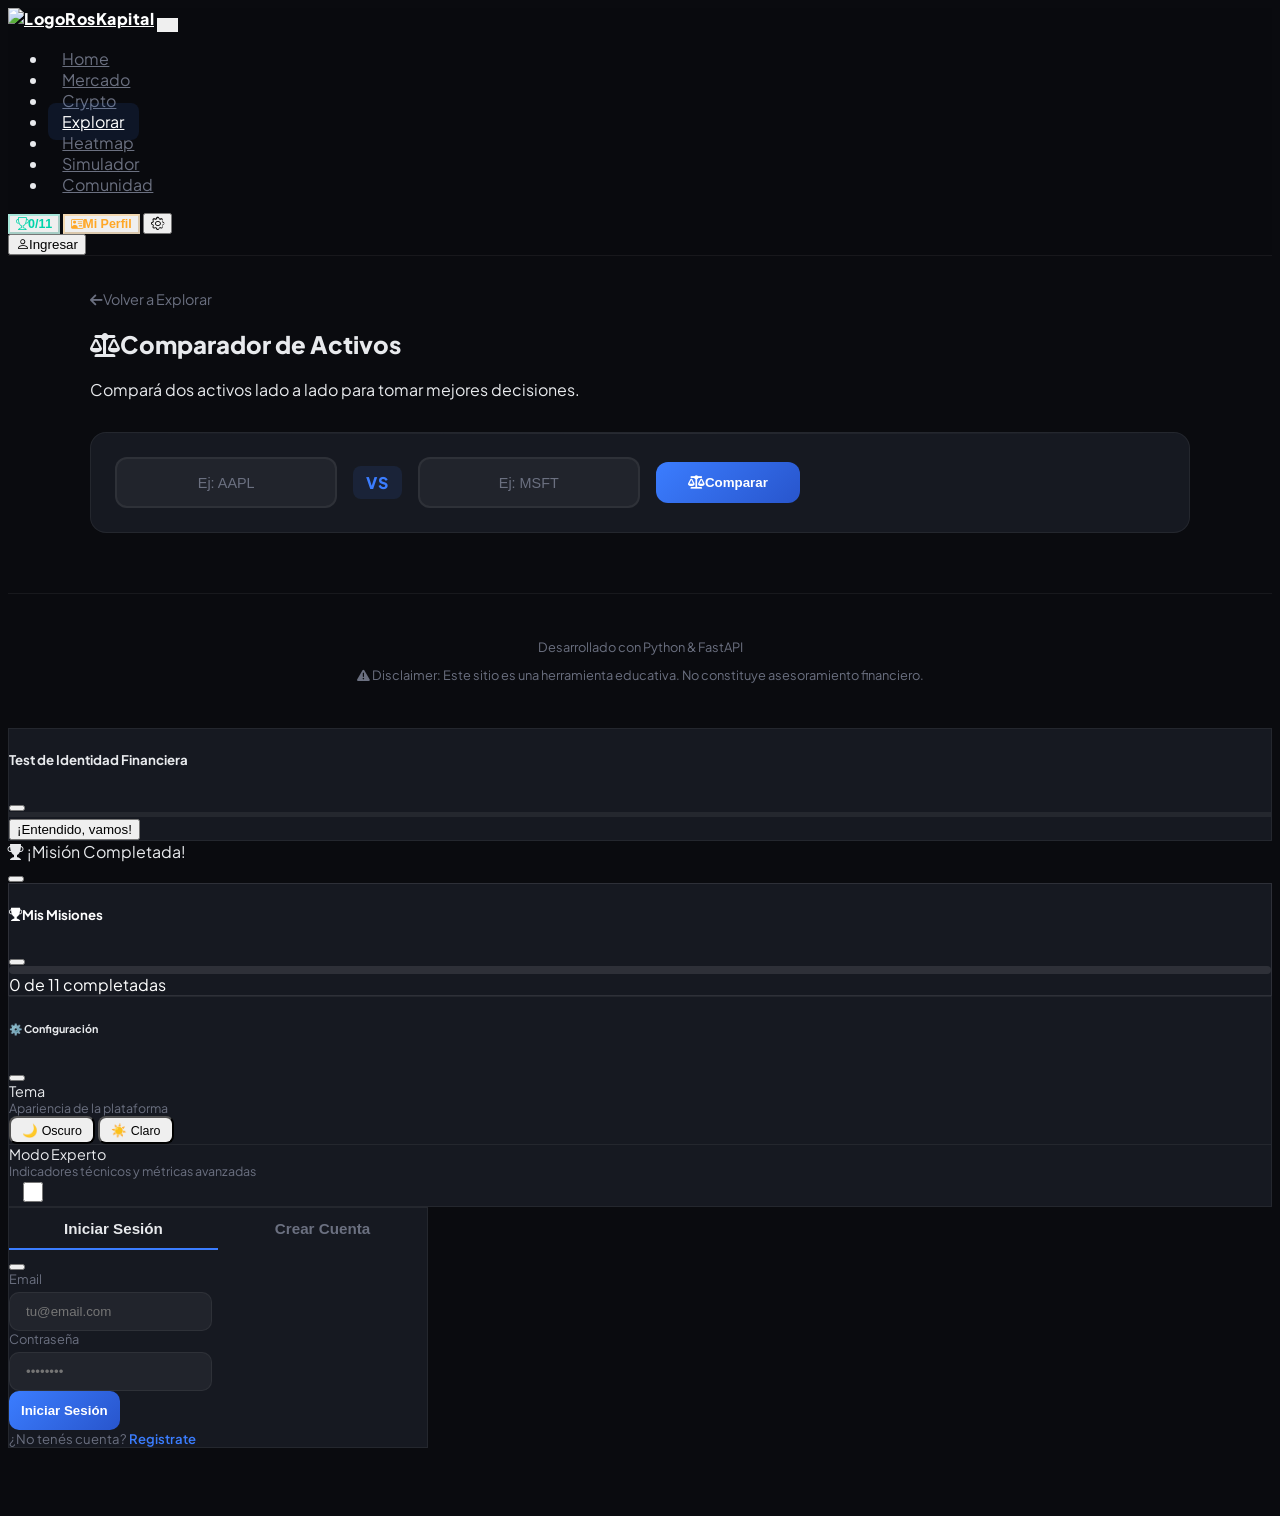
==== backend/templates/comparar.html @ 8de2a226 "Add files via upload" ====
<!DOCTYPE html>
<html lang="es">

<head>
    <meta charset="UTF-8">
    <meta name="viewport" content="width=device-width, initial-scale=1.0">
    <title>Comparador - RosKapital</title>
    <link rel="icon" type="image/png" href="/static/img/favicon.png" media="(prefers-color-scheme: dark)">
    <link rel="icon" type="image/png" href="/static/img/favicon-dark.png" media="(prefers-color-scheme: light)">
    <link rel="stylesheet" href="/static/style.css">
    <link rel="stylesheet" href="https://cdnjs.cloudflare.com/ajax/libs/font-awesome/6.0.0/css/all.min.css">
    <link rel="stylesheet" href="https://cdn.jsdelivr.net/npm/bootstrap-icons@1.11.0/font/bootstrap-icons.css">
    <link rel="icon" type="image/png" href="/static/img/favicon.png">
    <link href="https://fonts.googleapis.com/css2?family=Plus+Jakarta+Sans:wght@400;500;600;700;800&display=swap"
        rel="stylesheet">

    <style>
        @keyframes fadeInUp {
            from {
                opacity: 0;
                transform: translateY(12px);
            }

            to {
                opacity: 1;
                transform: translateY(0);
            }
        }

        .controls-bar,
        .stock-table,
        .crypto-card,
        .glass-panel,
        .comp-card,
        .learn-card,
        .market-stats {
            animation: fadeInUp 0.4s ease-out both;
        }

        /* Navbar action badges */
        .btn-outline-success.rounded-pill {
            border-color: rgba(0, 212, 170, 0.3);
            color: var(--positive);
            font-weight: 600;
            font-size: 0.78rem;
            transition: all 0.2s;
        }

        .btn-outline-success.rounded-pill:hover {
            background: rgba(0, 212, 170, 0.1);
            border-color: var(--positive);
            color: var(--positive);
            transform: translateY(-1px);
        }

        .btn-outline-warning.rounded-pill {
            border-color: rgba(255, 167, 38, 0.3);
            color: #ffa726;
            font-weight: 600;
            font-size: 0.78rem;
            transition: all 0.2s;
        }

        .btn-outline-warning.rounded-pill:hover {
            background: rgba(255, 167, 38, 0.1);
            border-color: #ffa726;
            color: #ffa726;
            transform: translateY(-1px);
        }

        /* Mobile navbar */
        .navbar-toggler {
            border: 1px solid rgba(255, 255, 255, 0.1);
            padding: 0.4rem 0.6rem;
        }

        .navbar-toggler:focus {
            box-shadow: none;
            border-color: var(--accent-blue);
        }

        /* Collapse menu en mobile */
        @media (max-width: 991px) {
            .navbar-collapse {
                background: var(--card-bg);
                border-radius: 12px;
                margin-top: 0.5rem;
                padding: 1rem;
                border: 1px solid var(--border);
            }
        }

        .loading-spinner {
            width: 2rem;
            height: 2rem;
            border: 3px solid rgba(59, 125, 255, 0.15);
            border-top: 3px solid var(--accent-blue);
            border-radius: 50%;
            animation: spin 0.8s linear infinite;
        }

        @keyframes spin {
            to {
                transform: rotate(360deg);
            }
        }

        /* Focus ring para accesibilidad */
        :focus-visible {
            outline: 2px solid var(--accent-blue);
            outline-offset: 2px;
        }

        button:focus-visible,
        .btn:focus-visible {
            outline: 2px solid var(--accent-blue);
            outline-offset: 2px;
            box-shadow: 0 0 0 4px rgba(59, 125, 255, 0.15);
        }

        /* Scrollbar custom */
        ::-webkit-scrollbar {
            width: 6px;
            height: 6px;
        }

        ::-webkit-scrollbar-track {
            background: transparent;
        }

        ::-webkit-scrollbar-thumb {
            background: rgba(255, 255, 255, 0.08);
            border-radius: 3px;
        }

        ::-webkit-scrollbar-thumb:hover {
            background: rgba(255, 255, 255, 0.15);
        }

        ::selection {
            background: rgba(59, 125, 255, 0.3);
            color: white;
        }

        html {
            scroll-behavior: smooth;
        }

        :root,
        [data-theme="dark"] {
            --bg-dark: #0a0b0f;
            --bg-dark-2: #0f1117;
            --card-bg: #161921;
            --card-bg-hover: #1a1f2b;
            --text-primary: #e8eaed;
            --text-secondary: #6b7080;
            --accent-blue: #3b7dff;
            --accent-blue-glow: rgba(59, 125, 255, 0.15);
            --positive: #00d4aa;
            --negative: #ff4757;
            --border: rgba(255, 255, 255, 0.06);
            --border-hover: rgba(255, 255, 255, 0.12);
            --border-color: rgba(255, 255, 255, 0.06);
            --glow: 0 0 40px rgba(59, 125, 255, 0.08);
            --warning: #ffa500;
            --navbar-bg: rgba(10, 11, 15, 0.85);
            --modal-bg: #161921;
            --input-bg: rgba(255, 255, 255, 0.05);
            --table-header-bg: rgba(0, 0, 0, 0.3);
            --table-hover: rgba(255, 255, 255, 0.02);
            --scrollbar-thumb: rgba(255, 255, 255, 0.08);
            --shadow-color: rgba(0, 0, 0, 0.3);
        }

        /* ── TEMA CLARO ── */
        [data-theme="light"] {
            --bg-dark: #f5f6fa;
            --bg-dark-2: #ecedf1;
            --card-bg: #ffffff;
            --card-bg-hover: #f8f9fb;
            --text-primary: #1a1d26;
            --text-secondary: #6b7080;
            --accent-blue: #2563eb;
            --accent-blue-glow: rgba(37, 99, 235, 0.12);
            --positive: #059669;
            --negative: #dc2626;
            --border: rgba(0, 0, 0, 0.08);
            --border-hover: rgba(0, 0, 0, 0.15);
            --border-color: rgba(0, 0, 0, 0.08);
            --glow: 0 0 40px rgba(37, 99, 235, 0.06);
            --warning: #d97706;
            --navbar-bg: rgba(255, 255, 255, 0.9);
            --modal-bg: #ffffff;
            --input-bg: rgba(0, 0, 0, 0.04);
            --table-header-bg: rgba(0, 0, 0, 0.03);
            --table-hover: rgba(0, 0, 0, 0.02);
            --scrollbar-thumb: rgba(0, 0, 0, 0.12);
            --shadow-color: rgba(0, 0, 0, 0.08);
        }

        body {
            background-color: var(--bg-dark);
            color: var(--text-primary);
            font-family: 'Plus Jakarta Sans', -apple-system, BlinkMacSystemFont, sans-serif;
            padding-bottom: 60px;
        }

        .navbar {
            background: rgba(10, 11, 15, 0.85);
            backdrop-filter: blur(20px) saturate(180%);
            -webkit-backdrop-filter: blur(20px) saturate(180%);
            border-bottom: 1px solid var(--border);
            z-index: 1000;
        }

        .navbar-brand {
            font-weight: 800;
            letter-spacing: 0.5px;
            color: white !important;
        }

        .nav-link {
            color: var(--text-secondary) !important;
            transition: color 0.2s ease, background 0.2s ease;
            border-radius: 8px;
            padding: 0.5rem 0.9rem !important;
        }

        .nav-link:hover {
            color: white !important;
            background: rgba(255, 255, 255, 0.04);
        }

        .nav-link.active {
            color: white !important;
            background: rgba(59, 125, 255, 0.1);
        }

        .main-container {
            max-width: 1100px;
            margin: 2rem auto;
            padding: 0 1rem;
        }

        .page-header {
            margin-bottom: 2rem;
        }

        .page-header h2 {
            font-weight: 800;
            font-size: 1.5rem;
        }

        .comp-card {
            background: var(--card-bg);
            border: 1px solid var(--border);
            border-radius: 16px;
            padding: 1.5rem;
            margin-bottom: 1.5rem;
            position: relative;
            overflow: hidden;
        }

        .comp-card::before {
            content: '';
            position: absolute;
            top: 0;
            left: 0;
            right: 0;
            height: 1px;
            background: linear-gradient(90deg, transparent, rgba(255, 255, 255, 0.08), transparent);
        }

        .ticker-input-row {
            display: flex;
            gap: 1rem;
            align-items: center;
            flex-wrap: wrap;
        }

        .ticker-input {
            background: rgba(255, 255, 255, 0.05);
            border: 2px solid var(--border);
            color: white;
            padding: 0.8rem 1.2rem;
            border-radius: 12px;
            font-size: 1.1rem;
            font-weight: 600;
            text-transform: uppercase;
            text-align: center;
            width: 180px;
            transition: all 0.3s ease;
        }

        .ticker-input:focus {
            outline: none;
            border-color: var(--accent-blue);
            box-shadow: 0 0 0 3px rgba(41, 98, 255, 0.15);
        }

        .ticker-input::placeholder {
            text-transform: none;
            font-weight: 400;
            font-size: 0.9rem;
            color: var(--text-secondary);
        }

        .vs-badge {
            font-size: 1rem;
            font-weight: 800;
            color: var(--accent-blue);
            padding: 0.4rem 0.8rem;
            background: rgba(59, 125, 255, 0.1);
            border-radius: 8px;
            letter-spacing: 0.05em;
        }

        .btn-comparar {
            background: linear-gradient(135deg, var(--accent-blue), #2855cc);
            border: none;
            padding: 0.8rem 2rem;
            font-weight: 700;
            border-radius: 12px;
            color: white;
            transition: all 0.3s ease;
        }

        .btn-comparar:hover {
            transform: translateY(-2px);
            box-shadow: 0 4px 15px rgba(59, 125, 255, 0.3);
            color: white;
        }

        /* Tabla comparativa */
        .comp-table {
            width: 100%;
            border-collapse: separate;
            border-spacing: 0;
        }

        .comp-table thead th {
            padding: 1rem;
            text-align: center;
            border-bottom: 2px solid var(--border);
            font-size: 0.8rem;
            text-transform: uppercase;
            color: var(--text-secondary);
        }

        .comp-table thead th.ticker-header {
            color: white;
            font-size: 1.1rem;
            font-weight: 700;
        }

        .comp-table thead .ticker-name {
            font-size: 0.75rem;
            color: var(--text-secondary);
            font-weight: 400;
            display: block;
            margin-top: 2px;
        }

        .comp-table thead .ticker-price {
            font-size: 0.95rem;
            color: var(--accent-blue);
            font-weight: 600;
            display: block;
            margin-top: 4px;
        }

        .comp-table tbody td {
            padding: 0.8rem 1rem;
            border-bottom: 1px solid rgba(255, 255, 255, 0.04);
            font-size: 0.9rem;
        }

        .comp-table tbody td:first-child {
            color: var(--text-secondary);
            font-weight: 500;
        }

        .comp-table tbody td:not(:first-child) {
            text-align: center;
            font-weight: 600;
        }

        .comp-table tbody tr:hover td {
            background: rgba(255, 255, 255, 0.02);
        }

        .comp-table tbody tr:last-child td {
            border-bottom: none;
        }

        /* Mejor valor highlight */
        .best-val {
            color: var(--positive) !important;
        }

        .back-link {
            color: var(--text-secondary);
            text-decoration: none;
            font-size: 0.9rem;
            transition: color 0.2s;
        }

        .back-link:hover {
            color: white;
        }

        footer {
            margin-top: 60px;
            border-top: 1px solid var(--border);
            padding: 2rem 0;
            text-align: center;
            font-size: 0.8rem;
            color: var(--text-secondary);
            background: var(--bg-dark);
        }

        @media (max-width: 768px) {
            .main-container {
                padding: 0 0.5rem;
            }

            .ticker-input-row {
                flex-direction: column;
                align-items: stretch;
            }

            .ticker-input {
                width: 100%;
            }

            .comp-table {
                font-size: 0.8rem;
            }
        }
    </style>
</head>

<body>

    <nav class="navbar navbar-expand-lg navbar-dark sticky-top">
        <div class="container-fluid">
            <a class="navbar-brand" href="/"><img src="/static/img/favicon.png" alt="Logo" height="35"
                    class="me-2">RosKapital</a>
            <button class="navbar-toggler" type="button" data-bs-toggle="collapse" data-bs-target="#navbarNav">
                <span class="navbar-toggler-icon"></span>
            </button>
            <div class="collapse navbar-collapse" id="navbarNav">
                <ul class="navbar-nav me-auto ps-3">
                    <li class="nav-item"><a class="nav-link" href="/">Home</a></li>
                    <li class="nav-item"><a class="nav-link" href="/mercado">Mercado</a></li>
                    <li class="nav-item"><a class="nav-link" href="/crypto">Crypto</a></li>
                    <li class="nav-item"><a class="nav-link active" href="/explorar/AAPL">Explorar</a></li>
                    <li class="nav-item"><a class="nav-link" href="/heatmap">Heatmap</a></li>
                    <li class="nav-item"><a class="nav-link" href="/simulador">Simulador</a></li>
                    <li class="nav-item"><a class="nav-link" href="/comunidad">Comunidad</a></li>
                </ul>
                <div class="d-flex align-items-center gap-2">
                    <button class="btn btn-outline-success rounded-pill px-3 btn-sm" onclick="abrirModalMisiones()">
                        <i class="bi bi-trophy me-1"></i><span id="misionesCount">0</span>/11
                    </button>
                    <button class="btn btn-outline-warning rounded-pill px-3 btn-sm" id="btnTestInversor"
                        onclick="abrirTestInversor()">
                        <i class="bi bi-person-vcard me-1"></i><span id="textoBotonPerfil">Mi Perfil</span>
                    </button>
                    <button class="btn btn-outline-secondary rounded-pill px-3 btn-sm" data-bs-toggle="modal"
                        data-bs-target="#modalSettings">
                        <i class="bi bi-gear"></i>
                    </button>
                    <!-- Auth buttons (sin login) -->
                    <div id="authNavButtons" style="display:flex; gap:0.5rem;">
                        <button class="btn btn-outline-primary rounded-pill px-3 btn-sm"
                            onclick="abrirAuthModal('login')">
                            <i class="bi bi-person me-1"></i>Ingresar
                        </button>
                    </div>
                    <!-- User info (con login) -->
                    <div id="userNavInfo" style="display:none; align-items:center; gap:0.5rem;"></div>
                </div>
            </div>
        </div>
    </nav>

    <div class="main-container">

        <!-- Header -->
        <div class="page-header">
            <a href="javascript:history.back()" class="back-link">
                <i class="fas fa-arrow-left me-2"></i>Volver a Explorar
            </a>
            <h2 class="mt-3">
                <i class="fas fa-balance-scale me-2"></i>Comparador de Activos
            </h2>
            <p class="text-secondary">Compará dos activos lado a lado para tomar mejores decisiones.</p>
        </div>

        <!-- Inputs -->
        <div class="comp-card">
            <div class="ticker-input-row justify-content-center">
                <input type="text" id="tickerA" class="ticker-input" placeholder="Ej: AAPL" maxlength="10"
                    onkeydown="if(event.key==='Enter') comparar()">
                <span class="vs-badge">VS</span>
                <input type="text" id="tickerB" class="ticker-input" placeholder="Ej: MSFT" maxlength="10"
                    onkeydown="if(event.key==='Enter') comparar()">
                <button class="btn btn-comparar" onclick="comparar()">
                    <i class="fas fa-balance-scale me-2"></i>Comparar
                </button>
            </div>
        </div>

        <!-- Loading -->
        <div id="compLoading" style="display:none" class="text-center py-5">
            <div class="spinner-border text-primary mb-3" style="width: 2.5rem; height: 2.5rem;"></div>
            <div class="text-secondary">Obteniendo datos de ambos activos...</div>
        </div>

        <!-- Error -->
        <div id="compError" style="display:none" class="comp-card text-center py-4">
            <i class="fas fa-exclamation-circle text-danger fs-3 mb-2"></i>
            <p class="text-danger mb-0" id="compErrorMsg"></p>
        </div>

        <!-- Resultado -->
        <div id="compResult" style="display:none" class="comp-card" style="padding: 0; overflow: hidden;">
            <table class="comp-table">
                <thead>
                    <tr>
                        <th style="width: 30%; text-align: left;">MÉTRICA</th>
                        <th style="width: 35%;" id="headA"></th>
                        <th style="width: 35%;" id="headB"></th>
                    </tr>
                </thead>
                <tbody id="compBody"></tbody>
            </table>
        </div>

        <!-- Tip educativo -->
        <div id="compTip" style="display:none" class="comp-card"
            style="border-color: rgba(59,125,255,0.15); border-left: 3px solid var(--accent-blue);">
            <div style="display: flex; align-items: start; gap: 1rem;">
                <div style="font-size:1.5rem;">💡</div>
                <strong class="text-white">Tip educativo</strong>
                <p class="text-secondary mb-0 mt-1" id="tipText"></p>
            </div>
        </div>
    </div>

    </div>

    <!-- Footer -->
    <footer>
        <div class="container">
            <p class="fw-bold mb-1">Desarrollado con Python & FastAPI</p>
            <p class="text-secondary small mb-0">
                <i class="fas fa-exclamation-triangle me-1 text-warning"></i>
                Disclaimer: Este sitio es una herramienta educativa. No constituye asesoramiento financiero.
            </p>
        </div>
    </footer>

    <!-- Modal Perfil Inversor -->
    <div class="modal fade" id="modalPerfilInversor" tabindex="-1" aria-hidden="true" data-bs-backdrop="static">
        <div class="modal-dialog modal-dialog-centered modal-lg">
            <div class="modal-content glass-effect text-white"
                style="background: var(--card-bg); border: 1px solid var(--border);">
                <div class="modal-header border-0 pb-0">
                    <h5 class="modal-title fw-bold">Test de Identidad Financiera</h5>
                    <button type="button" class="btn-close btn-close-white" data-bs-dismiss="modal"></button>
                </div>
                <div class="px-3 mt-3">
                    <div class="progress" style="height: 5px; background: rgba(255, 255, 255, 0.06);">
                        <div class="progress-bar bg-warning" id="barraProgreso" role="progressbar" style="width: 0%;">
                        </div>
                    </div>
                </div>
                <div class="modal-body p-4 text-center" id="contenidoTest"></div>
                <div class="modal-footer border-0 justify-content-center d-none" id="footerResultados">
                    <button type="button" class="btn btn-primary rounded-pill px-4" data-bs-dismiss="modal"
                        onclick="location.reload()">¡Entendido, vamos!</button>
                </div>
            </div>
        </div>
    </div>

    <!-- Toast para misiones -->
    <div class="toast-container position-fixed bottom-0 end-0 p-3" style="z-index: 1050">
        <div id="liveToast" class="toast align-items-center text-white bg-success border-0" role="alert">
            <div class="d-flex">
                <div class="toast-body fs-6">
                    <i class="bi bi-trophy-fill text-warning me-2"></i>
                    <span id="textoMision">¡Misión Completada!</span>
                </div>
                <button type="button" class="btn-close btn-close-white me-2 m-auto" data-bs-dismiss="toast"></button>
            </div>
        </div>
    </div>

    <!-- Modal Misiones -->
    <div class="modal fade" id="modalMisiones" tabindex="-1" aria-hidden="true">
        <div class="modal-dialog modal-dialog-centered modal-dialog-scrollable">
            <div class="modal-content"
                style="background: var(--card-bg); border: 1px solid rgba(255,255,255,0.1); color: white;">
                <div class="modal-header border-0">
                    <h5 class="modal-title fw-bold"><i class="bi bi-trophy-fill text-warning me-2"></i>Mis Misiones</h5>
                    <button type="button" class="btn-close btn-close-white" data-bs-dismiss="modal"></button>
                </div>
                <div class="modal-body pt-0">
                    <div class="mb-3">
                        <div class="progress"
                            style="height: 8px; background: rgba(255,255,255,0.1); border-radius: 4px;">
                            <div class="progress-bar bg-warning" id="misionesProgressBar"
                                style="width: 0%; border-radius: 4px;"></div>
                        </div>
                        <div class="text-secondary small mt-1" id="misionesProgressText">0 de 11 completadas</div>
                    </div>
                    <div id="misionesLista"></div>
                </div>
            </div>
        </div>
    </div>

    <!-- Modal Settings -->
    <div class="modal fade" id="modalSettings" tabindex="-1" aria-hidden="true">
        <div class="modal-dialog modal-dialog-centered modal-sm">
            <div class="modal-content"
                style="background: var(--card-bg); border: 1px solid var(--border); color: var(--text-primary);">
                <div class="modal-header border-0 pb-0">
                    <h6 class="modal-title fw-bold">⚙️ Configuración</h6>
                    <button type="button" class="btn-close btn-close-white" data-bs-dismiss="modal"></button>
                </div>
                <div class="modal-body">
                    <!-- Tema -->
                    <div class="d-flex justify-content-between align-items-center mb-3 pb-3"
                        style="border-bottom: 1px solid var(--border);">
                        <div>
                            <div class="fw-bold" style="font-size:0.9rem;">Tema</div>
                            <div style="font-size:0.78rem; color:var(--text-secondary);">Apariencia de la plataforma
                            </div>
                        </div>
                        <div class="d-flex gap-1">
                            <button class="btn btn-sm theme-opt" data-theme-val="dark" onclick="setTheme('dark')"
                                style="padding:0.3rem 0.7rem; border-radius:8px; font-size:0.78rem;">🌙 Oscuro</button>
                            <button class="btn btn-sm theme-opt" data-theme-val="light" onclick="setTheme('light')"
                                style="padding:0.3rem 0.7rem; border-radius:8px; font-size:0.78rem;">☀️ Claro</button>
                        </div>
                    </div>

                    <!-- Modo Experto -->
                    <div class="d-flex justify-content-between align-items-center">
                        <div>
                            <div class="fw-bold" style="font-size:0.9rem;">Modo Experto</div>
                            <div style="font-size:0.78rem; color:var(--text-secondary);">Indicadores técnicos y métricas
                                avanzadas</div>
                        </div>
                        <div class="form-check form-switch">
                            <input class="form-check-input" type="checkbox" id="expertModeToggle"
                                onchange="toggleExpertMode(this.checked)"
                                style="cursor:pointer; width:2.5rem; height:1.25rem;">
                        </div>
                    </div>
                </div>
            </div>
        </div>
    </div>

    <script src="https://cdn.jsdelivr.net/npm/bootstrap@5.3.0/dist/js/bootstrap.bundle.min.js"></script>

    <script>
        // Precargar ticker si viene por query param
        document.addEventListener('DOMContentLoaded', function () {
            const params = new URLSearchParams(window.location.search);
            const base = params.get('base');
            if (base) {
                document.getElementById('tickerA').value = base.toUpperCase();
                document.getElementById('tickerB').focus();
            }
        });

        async function comparar() {
            const tickerA = document.getElementById('tickerA').value.trim().toUpperCase();
            const tickerB = document.getElementById('tickerB').value.trim().toUpperCase();

            // Validaciones
            if (!tickerA || !tickerB) {
                mostrarError('Ingresá ambos tickers para comparar');
                return;
            }
            if (tickerA === tickerB) {
                mostrarError('No podés comparar un activo consigo mismo');
                return;
            }

            // UI loading
            document.getElementById('compLoading').style.display = 'block';
            document.getElementById('compResult').style.display = 'none';
            document.getElementById('compError').style.display = 'none';
            document.getElementById('compTip').style.display = 'none';

            try {
                const [resA, resB] = await Promise.all([
                    fetch(`/api/fundamentals/${tickerA}`),
                    fetch(`/api/fundamentals/${tickerB}`)
                ]);

                if (!resA.ok) throw new Error(`No se encontró "${tickerA}". Verificá el ticker.`);
                if (!resB.ok) throw new Error(`No se encontró "${tickerB}". Verificá el ticker.`);

                const a = await resA.json();
                const b = await resB.json();

                renderComparacion(a, b);

            } catch (e) {
                document.getElementById('compLoading').style.display = 'none';
                mostrarError(e.message);
            }
        }

        function renderComparacion(a, b) {
            // Headers
            document.getElementById('headA').innerHTML = `
                <div class="ticker-header">${a.ticker}</div>
                <span class="ticker-name">${truncate(a.nombre, 25)}</span>
                <span class="ticker-price">$${a.precio.toFixed(2)}</span>
            `;
            document.getElementById('headB').innerHTML = `
                <div class="ticker-header">${b.ticker}</div>
                <span class="ticker-name">${truncate(b.nombre, 25)}</span>
                <span class="ticker-price">$${b.precio.toFixed(2)}</span>
            `;

            // Métricas
            const metricas = [
                { label: 'Sector', a: a.sector, b: b.sector, type: 'text' },
                { label: 'Industria', a: a.industry, b: b.industry, type: 'text' },
                { label: 'Market Cap', a: a.marketCap, b: b.marketCap, type: 'cap', better: 'higher' },
                { label: 'P/E Ratio', a: a.peRatio, b: b.peRatio, type: 'num', better: 'lower' },
                { label: 'P/E Forward', a: a.forwardPE, b: b.forwardPE, type: 'num', better: 'lower' },
                { label: 'PEG Ratio', a: a.pegRatio, b: b.pegRatio, type: 'num', better: 'lower' },
                { label: 'Beta', a: a.beta, b: b.beta, type: 'num2', better: 'none' },
                { label: 'Div. Yield', a: a.dividendYield, b: b.dividendYield, type: 'pct', better: 'higher' },
                { label: 'Volumen Diario', a: a.volume, b: b.volume, type: 'vol', better: 'higher' },
                { label: 'Máximo del Día', a: a.dayHigh, b: b.dayHigh, type: 'price', better: 'none' },
                { label: 'Mínimo del Día', a: a.dayLow, b: b.dayLow, type: 'price', better: 'none' },
                { label: 'Rendimiento 1 Año', a: a.rend1Y, b: b.rend1Y, type: 'rendimiento', better: 'higher' },
            ];

            let html = '';
            metricas.forEach(m => {
                const valA = formatVal(m.a, m.type);
                const valB = formatVal(m.b, m.type);

                let classA = '';
                let classB = '';

                // Highlight mejor valor
                if (m.better !== 'none' && m.a && m.b && m.a !== 0 && m.b !== 0) {
                    if (m.better === 'higher') {
                        if (m.a > m.b) classA = 'best-val';
                        else if (m.b > m.a) classB = 'best-val';
                    } else if (m.better === 'lower') {
                        if (m.a < m.b && m.a > 0) classA = 'best-val';
                        else if (m.b < m.a && m.b > 0) classB = 'best-val';
                    }
                }

                html += `<tr>
                    <td>${m.label}</td>
                    <td class="${classA}">${valA}</td>
                    <td class="${classB}">${valB}</td>
                </tr>`;
            });

            document.getElementById('compBody').innerHTML = html;
            document.getElementById('compLoading').style.display = 'none';
            document.getElementById('compResult').style.display = 'block';

            // Tip educativo
            generarTip(a, b);
        }

        function formatVal(val, type) {
            if (val === null || val === undefined) return '<span class="text-secondary">N/A</span>';

            switch (type) {
                case 'text':
                    return val || 'N/A';
                case 'cap':
                    if (!val) return 'N/A';
                    if (val >= 1e12) return '$' + (val / 1e12).toFixed(2) + 'T';
                    if (val >= 1e9) return '$' + (val / 1e9).toFixed(2) + 'B';
                    if (val >= 1e6) return '$' + (val / 1e6).toFixed(2) + 'M';
                    return '$' + val.toLocaleString();
                case 'num':
                    return val && val > 0 ? val.toFixed(2) : '<span class="text-secondary">N/A</span>';
                case 'num2':
                    return val ? val.toFixed(2) : '<span class="text-secondary">N/A</span>';
                case 'pct':
                    return val ? val + '%' : '0%';
                case 'vol':
                    if (!val) return 'N/A';
                    if (val >= 1e9) return (val / 1e9).toFixed(1) + 'B';
                    if (val >= 1e6) return (val / 1e6).toFixed(1) + 'M';
                    if (val >= 1e3) return (val / 1e3).toFixed(1) + 'K';
                    return val.toString();
                case 'price':
                    return val ? '$' + val.toFixed(2) : 'N/A';
                case 'rendimiento':
                    if (!val) return '<span class="text-secondary">N/A</span>';
                    const color = val >= 0 ? 'var(--positive)' : 'var(--negative)';
                    const sign = val >= 0 ? '+' : '';
                    return `<span style="color:${color}">${sign}${val}%</span>`;
                default:
                    return val;
            }
        }

        function truncate(str, max) {
            return str && str.length > max ? str.substring(0, max) + '...' : str;
        }

        function generarTip(a, b) {
            const tips = [];

            // P/E comparison
            if (a.peRatio > 0 && b.peRatio > 0) {
                const cheaper = a.peRatio < b.peRatio ? a.ticker : b.ticker;
                const expensive = a.peRatio < b.peRatio ? b.ticker : a.ticker;
                tips.push(`<strong>${cheaper}</strong> tiene un P/E más bajo (${Math.min(a.peRatio, b.peRatio)}) que <strong>${expensive}</strong> (${Math.max(a.peRatio, b.peRatio)}), lo que sugiere que está más "barata" en relación a sus ganancias. Pero recordá: un P/E bajo no siempre es mejor — puede indicar menor crecimiento esperado.`);
            }

            // Beta comparison
            if (a.beta > 0 && b.beta > 0) {
                const volatile = a.beta > b.beta ? a.ticker : b.ticker;
                const betaVal = Math.max(a.beta, b.beta);
                if (betaVal > 1.3) {
                    tips.push(`<strong>${volatile}</strong> tiene un Beta de ${betaVal}, lo que significa que es más volátil que el mercado. Si el S&P 500 sube 1%, ${volatile} podría subir ~${betaVal}% — pero también caer en la misma proporción.`);
                }
            }

            // Rendimiento comparison
            if (a.rend1Y && b.rend1Y) {
                const winner = a.rend1Y > b.rend1Y ? a.ticker : b.ticker;
                const winVal = Math.max(a.rend1Y, b.rend1Y);
                tips.push(`En el último año, <strong>${winner}</strong> tuvo un mejor rendimiento (${winVal > 0 ? '+' : ''}${winVal}%). El rendimiento pasado no garantiza resultados futuros, pero es útil para entender la tendencia.`);
            }

            if (tips.length > 0) {
                const randomTip = tips[Math.floor(Math.random() * tips.length)];
                document.getElementById('tipText').innerHTML = randomTip;
                document.getElementById('compTip').style.display = 'block';
            }
        }

        function mostrarError(msg) {
            document.getElementById('compErrorMsg').textContent = msg;
            document.getElementById('compError').style.display = 'block';
            document.getElementById('compResult').style.display = 'none';
        }
    </script>

    <!-- Modal Auth (Login/Register) -->
    <div class="modal fade" id="modalAuth" tabindex="-1" aria-hidden="true">
        <div class="modal-dialog modal-dialog-centered" style="max-width:420px;">
            <div class="modal-content"
                style="background:var(--card-bg); border:1px solid var(--border); color:var(--text-primary);">
                <div class="modal-header border-0 pb-0">
                    <div style="display:flex; gap:0; width:100%;">
                        <button class="auth-tab active" id="authTabLogin" onclick="switchAuthTab('login')"
                            style="flex:1; padding:0.7rem; border:none; background:transparent; color:var(--text-primary); font-weight:700; font-size:0.95rem; border-bottom:2px solid var(--accent-blue); cursor:pointer; transition:all 0.2s;">
                            Iniciar Sesión
                        </button>
                        <button class="auth-tab" id="authTabRegister" onclick="switchAuthTab('register')"
                            style="flex:1; padding:0.7rem; border:none; background:transparent; color:var(--text-secondary); font-weight:600; font-size:0.95rem; border-bottom:2px solid transparent; cursor:pointer; transition:all 0.2s;">
                            Crear Cuenta
                        </button>
                    </div>
                    <button type="button" class="btn-close btn-close-white position-absolute"
                        style="top:0.7rem; right:0.7rem;" data-bs-dismiss="modal"></button>
                </div>
                <div class="modal-body px-4 pb-4">

                    <div id="authError"
                        style="display:none; background:rgba(255,71,87,0.1); border:1px solid rgba(255,71,87,0.2); color:var(--negative); padding:0.6rem 1rem; border-radius:10px; font-size:0.85rem; margin-bottom:1rem;">
                    </div>

                    <!-- LOGIN FORM -->
                    <div id="authLoginForm">
                        <div class="mb-3">
                            <label
                                style="font-size:0.8rem; color:var(--text-secondary); margin-bottom:0.3rem; display:block;">Email</label>
                            <input type="email" id="loginEmail" class="form-control" placeholder="tu@email.com"
                                style="background:var(--input-bg); border:1px solid var(--border); color:var(--text-primary); border-radius:10px; padding:0.7rem 1rem;"
                                onkeydown="if(event.key==='Enter') handleLogin()">
                        </div>
                        <div class="mb-3">
                            <label
                                style="font-size:0.8rem; color:var(--text-secondary); margin-bottom:0.3rem; display:block;">Contraseña</label>
                            <input type="password" id="loginPassword" class="form-control" placeholder="••••••••"
                                style="background:var(--input-bg); border:1px solid var(--border); color:var(--text-primary); border-radius:10px; padding:0.7rem 1rem;"
                                onkeydown="if(event.key==='Enter') handleLogin()">
                        </div>
                        <button id="loginBtn" onclick="handleLogin()" class="btn w-100"
                            style="background:linear-gradient(135deg, var(--accent-blue), #2855cc); color:white; font-weight:700; border:none; border-radius:10px; padding:0.75rem;">
                            Iniciar Sesión
                        </button>
                        <div class="text-center mt-3" style="font-size:0.82rem; color:var(--text-secondary);">
                            ¿No tenés cuenta? <a href="#" onclick="switchAuthTab('register'); return false;"
                                style="color:var(--accent-blue); text-decoration:none; font-weight:600;">Registrate</a>
                        </div>
                    </div>

                    <!-- REGISTER FORM -->
                    <div id="authRegisterForm" style="display:none;">
                        <div class="mb-3">
                            <label
                                style="font-size:0.8rem; color:var(--text-secondary); margin-bottom:0.3rem; display:block;">Nombre
                                completo <span style="opacity:0.5;">(opcional)</span></label>
                            <input type="text" id="registerName" class="form-control" placeholder="Juan Pérez"
                                style="background:var(--input-bg); border:1px solid var(--border); color:var(--text-primary); border-radius:10px; padding:0.7rem 1rem;">
                        </div>
                        <div class="mb-3">
                            <label
                                style="font-size:0.8rem; color:var(--text-secondary); margin-bottom:0.3rem; display:block;">Nombre
                                de usuario</label>
                            <input type="text" id="registerUsername" class="form-control" placeholder="juanperez"
                                maxlength="30"
                                style="background:var(--input-bg); border:1px solid var(--border); color:var(--text-primary); border-radius:10px; padding:0.7rem 1rem;">
                        </div>
                        <div class="mb-3">
                            <label
                                style="font-size:0.8rem; color:var(--text-secondary); margin-bottom:0.3rem; display:block;">Email</label>
                            <input type="email" id="registerEmail" class="form-control" placeholder="tu@email.com"
                                style="background:var(--input-bg); border:1px solid var(--border); color:var(--text-primary); border-radius:10px; padding:0.7rem 1rem;">
                        </div>
                        <div class="mb-3">
                            <label
                                style="font-size:0.8rem; color:var(--text-secondary); margin-bottom:0.3rem; display:block;">Contraseña</label>
                            <input type="password" id="registerPassword" class="form-control"
                                placeholder="Mínimo 8 caracteres, 1 mayúscula, 1 número"
                                style="background:var(--input-bg); border:1px solid var(--border); color:var(--text-primary); border-radius:10px; padding:0.7rem 1rem;">
                        </div>
                        <div class="mb-3">
                            <label
                                style="font-size:0.8rem; color:var(--text-secondary); margin-bottom:0.3rem; display:block;">Repetir
                                contraseña</label>
                            <input type="password" id="registerPassword2" class="form-control" placeholder="••••••••"
                                style="background:var(--input-bg); border:1px solid var(--border); color:var(--text-primary); border-radius:10px; padding:0.7rem 1rem;"
                                onkeydown="if(event.key==='Enter') handleRegister()">
                        </div>
                        <button id="registerBtn" onclick="handleRegister()" class="btn w-100"
                            style="background:linear-gradient(135deg, var(--accent-blue), #2855cc); color:white; font-weight:700; border:none; border-radius:10px; padding:0.75rem;">
                            Crear Cuenta
                        </button>
                        <div class="text-center mt-3" style="font-size:0.82rem; color:var(--text-secondary);">
                            ¿Ya tenés cuenta? <a href="#" onclick="switchAuthTab('login'); return false;"
                                style="color:var(--accent-blue); text-decoration:none; font-weight:600;">Iniciá
                                sesión</a>
                        </div>
                    </div>
                </div>
            </div>
        </div>
    </div>

    <script src="/static/js/auth_client.js"></script>
    <script src="/static/js/watchlist_sidebar.js"></script>
    <script src="/static/js/notifications.js"></script>
    <script src="/static/perfil.js"></script>
    <script src="/static/js/settings.js"></script>

</body>

</html>
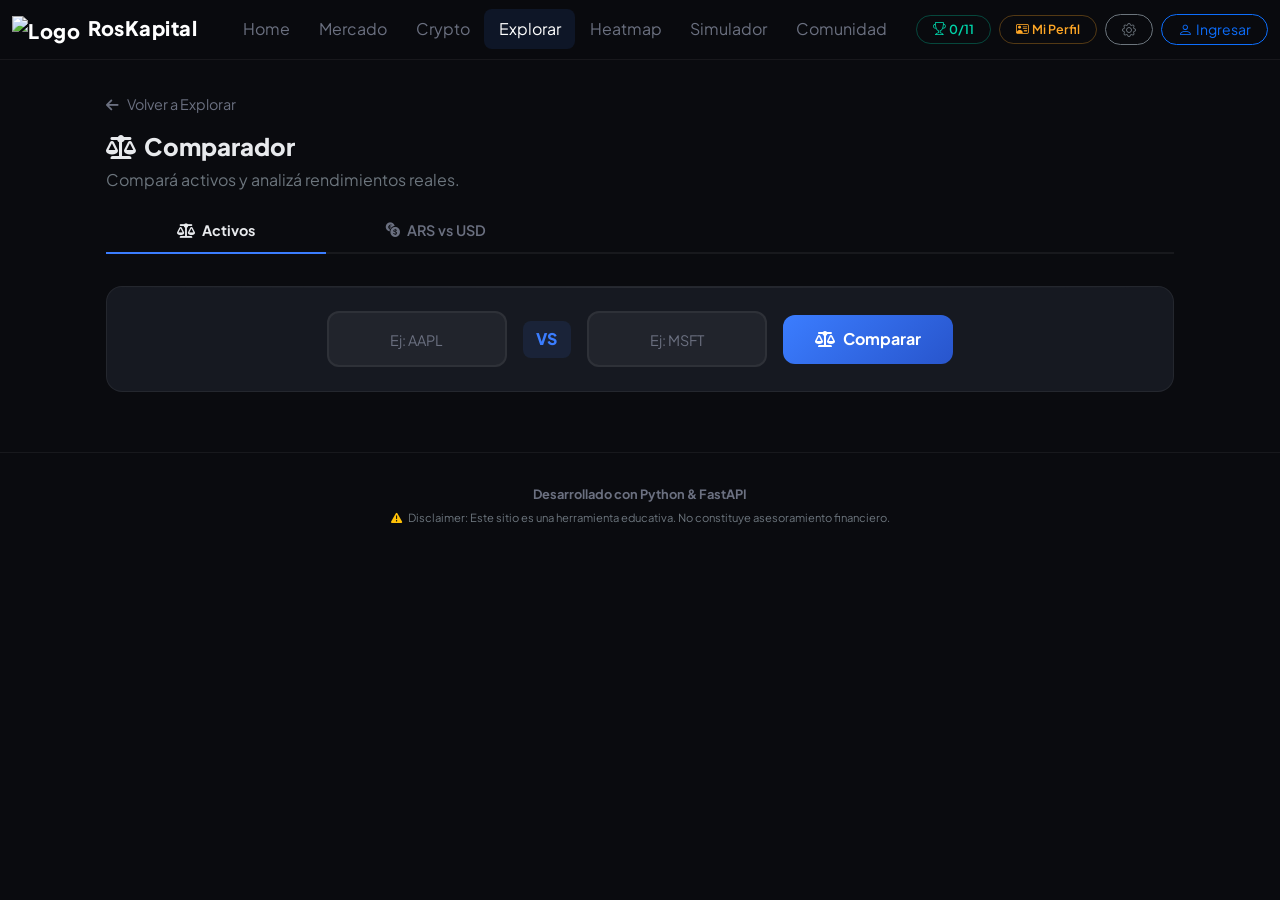
==== commit fb6f2766: "Add files via upload" ====
--- a/backend/templates/comparar.html
+++ b/backend/templates/comparar.html
@@ -5,6 +5,7 @@
     <meta charset="UTF-8">
     <meta name="viewport" content="width=device-width, initial-scale=1.0">
     <title>Comparador - RosKapital</title>
+    <link href="https://cdn.jsdelivr.net/npm/bootstrap@5.3.0/dist/css/bootstrap.min.css" rel="stylesheet">
     <link rel="icon" type="image/png" href="/static/img/favicon.png" media="(prefers-color-scheme: dark)">
     <link rel="icon" type="image/png" href="/static/img/favicon-dark.png" media="(prefers-color-scheme: light)">
     <link rel="stylesheet" href="/static/style.css">
@@ -436,6 +437,38 @@
             .comp-table {
                 font-size: 0.8rem;
             }
+        }
+
+        /* Tabs del comparador */
+        .comp-tab:hover {
+            color: var(--text-primary) !important;
+            background: rgba(255,255,255,0.03);
+        }
+        .comp-tab.active {
+            color: var(--text-primary) !important;
+            border-bottom-color: var(--accent-blue) !important;
+        }
+        
+        /* Period buttons ARS */
+        .ars-period-btn {
+            background: rgba(255,255,255,0.05);
+            border: 1px solid var(--border);
+            color: var(--text-secondary);
+            padding: 0.5rem 1rem;
+            border-radius: 8px;
+            font-weight: 600;
+            font-size: 0.85rem;
+            cursor: pointer;
+            transition: all 0.2s;
+        }
+        .ars-period-btn:hover {
+            border-color: var(--accent-blue);
+            color: var(--text-primary);
+        }
+        .ars-period-btn.active {
+            background: rgba(59,125,255,0.15);
+            border-color: var(--accent-blue);
+            color: var(--accent-blue);
         }
     </style>
 </head>
@@ -493,9 +526,21 @@
                 <i class="fas fa-arrow-left me-2"></i>Volver a Explorar
             </a>
             <h2 class="mt-3">
-                <i class="fas fa-balance-scale me-2"></i>Comparador de Activos
+                <i class="fas fa-balance-scale me-2"></i>Comparador
             </h2>
-            <p class="text-secondary">Compará dos activos lado a lado para tomar mejores decisiones.</p>
+            <p class="text-secondary">Compará activos y analizá rendimientos reales.</p>
+            
+            <!-- Tabs -->
+            <div style="display:flex; gap:0; margin-top:1rem; border-bottom:2px solid var(--border);">
+                <button class="comp-tab active" id="tabActivos" onclick="switchCompTab('activos')"
+                    style="flex:1; max-width:220px; padding:0.7rem 1rem; border:none; background:transparent; color:var(--text-primary); font-weight:700; font-size:0.9rem; border-bottom:2px solid var(--accent-blue); cursor:pointer; transition:all 0.2s; margin-bottom:-2px;">
+                    <i class="fas fa-balance-scale me-1"></i> Activos
+                </button>
+                <button class="comp-tab" id="tabArsUsd" onclick="switchCompTab('arsusd')"
+                    style="flex:1; max-width:220px; padding:0.7rem 1rem; border:none; background:transparent; color:var(--text-secondary); font-weight:600; font-size:0.9rem; border-bottom:2px solid transparent; cursor:pointer; transition:all 0.2s; margin-bottom:-2px;">
+                    <i class="bi bi-currency-exchange me-1"></i> ARS vs USD
+                </button>
+            </div>
         </div>
 
         <!-- Inputs -->
@@ -548,9 +593,7 @@
             </div>
         </div>
     </div>
-
-    </div>
-
+        
     <!-- Footer -->
     <footer>
         <div class="container">
@@ -857,9 +900,46 @@
         }
 
         function mostrarError(msg) {
+            document.getElementById('compLoading').style.display = 'none';
             document.getElementById('compErrorMsg').textContent = msg;
             document.getElementById('compError').style.display = 'block';
             document.getElementById('compResult').style.display = 'none';
+        }
+    </script>
+
+    <script src="https://cdn.jsdelivr.net/npm/chart.js"></script>
+    <script>
+        // ============================================
+        // TABS
+        // ============================================
+        function switchCompTab(tab) {
+            const secActivos = document.querySelectorAll('#seccionArsUsd')[0];
+            // Elementos de la tab Activos (todo lo que no es ARS)
+            const activosEls = document.querySelectorAll('.comp-card:not(#seccionArsUsd .comp-card), #compLoading, #compError, #compResult, #compTip');
+            
+            document.getElementById('tabActivos').classList.toggle('active', tab === 'activos');
+            document.getElementById('tabActivos').style.borderBottomColor = tab === 'activos' ? 'var(--accent-blue)' : 'transparent';
+            document.getElementById('tabActivos').style.color = tab === 'activos' ? 'var(--text-primary)' : 'var(--text-secondary)';
+            
+            document.getElementById('tabArsUsd').classList.toggle('active', tab === 'arsusd');
+            document.getElementById('tabArsUsd').style.borderBottomColor = tab === 'arsusd' ? 'var(--accent-blue)' : 'transparent';
+            document.getElementById('tabArsUsd').style.color = tab === 'arsusd' ? 'var(--text-primary)' : 'var(--text-secondary)';
+
+            if (tab === 'activos') {
+                document.getElementById('seccionArsUsd').style.display = 'none';
+                // Mostrar sección activos
+                document.querySelectorAll('.main-container > .comp-card, #compLoading, #compError, #compResult, #compTip').forEach(el => {
+                    if (!el.closest('#seccionArsUsd')) el.style.display = '';
+                });
+            } else {
+                document.getElementById('seccionArsUsd').style.display = 'block';
+                // Ocultar la card de inputs de activos, loading, error, result, tip
+                const idsToHide = ['compLoading', 'compError', 'compResult', 'compTip'];
+                idsToHide.forEach(id => document.getElementById(id).style.display = 'none');
+                // Ocultar la card de inputs de activos (primera comp-card hija directa)
+                const firstCard = document.querySelector('.main-container > .comp-card');
+                if (firstCard && !firstCard.closest('#seccionArsUsd')) firstCard.style.display = 'none';
+            }
         }
     </script>
 
